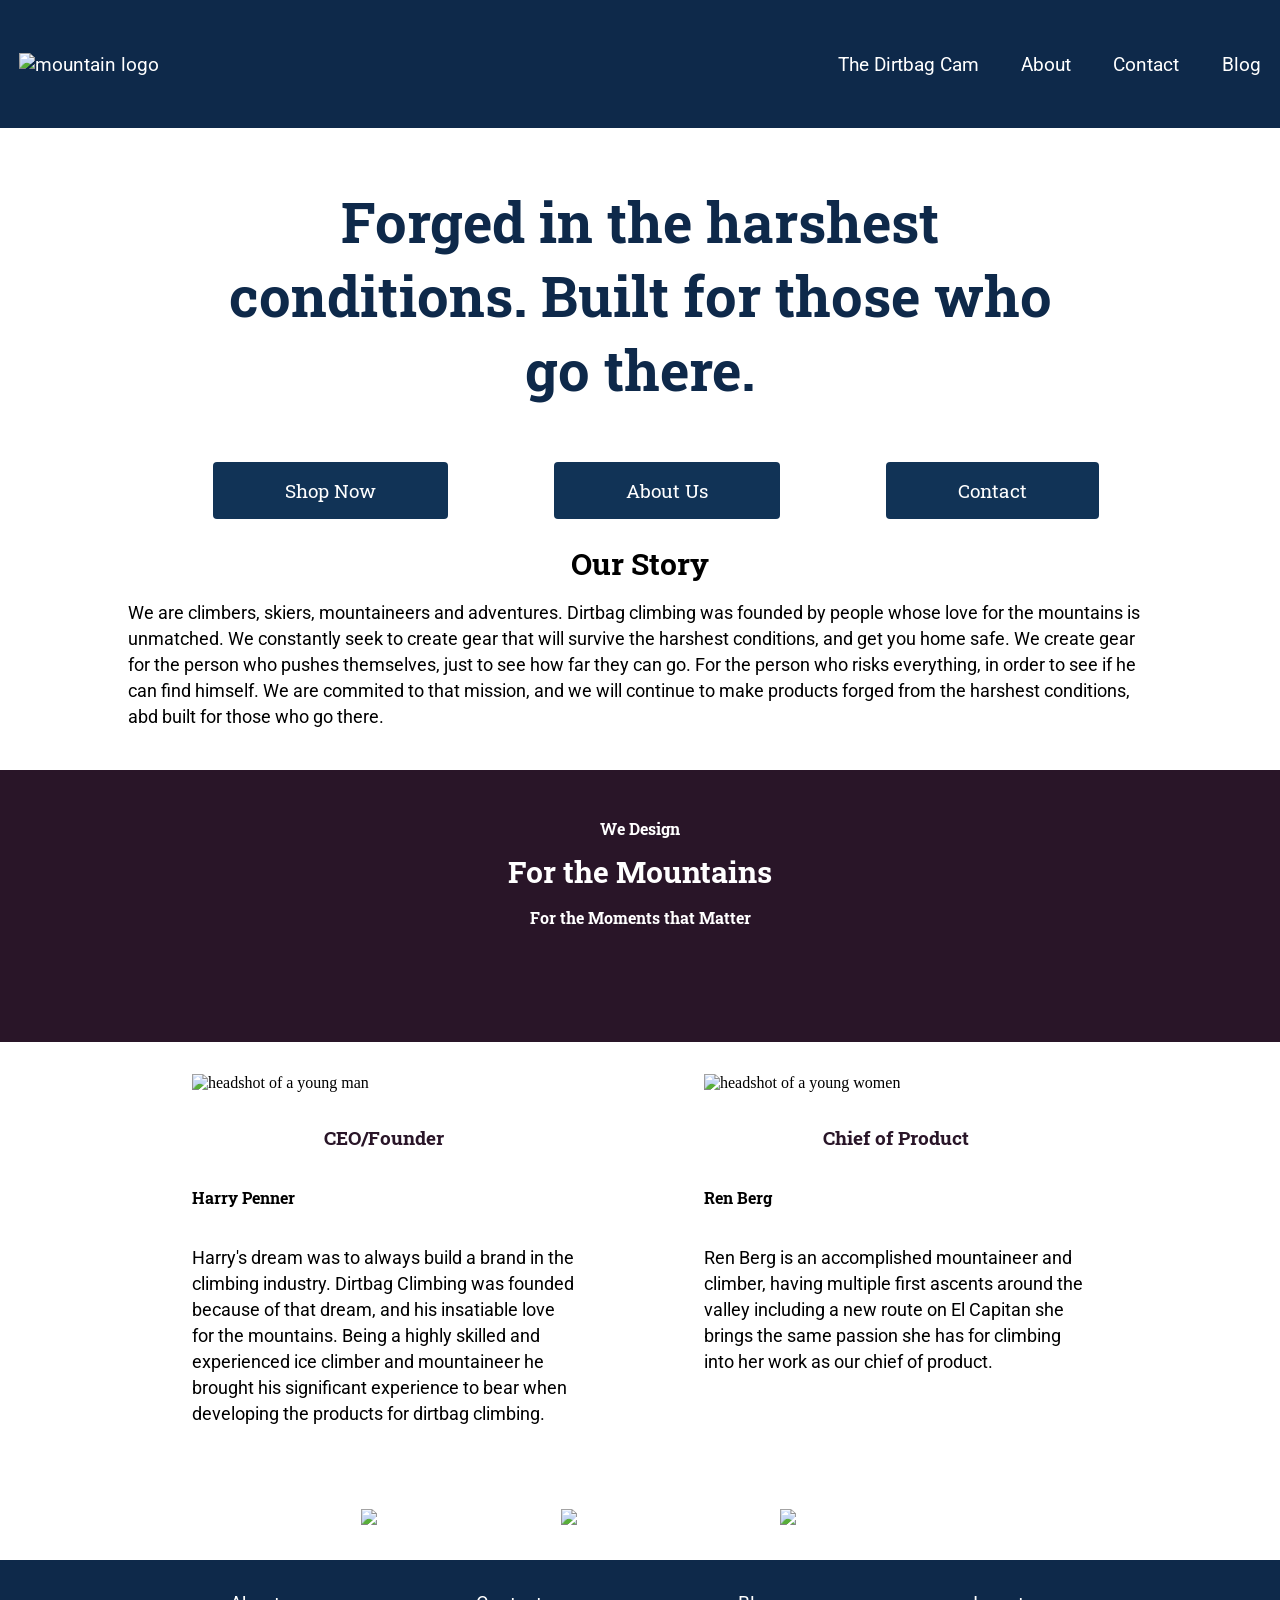
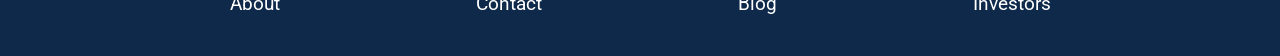
==== about.html @ a6dd9ecb "updated issues" ====
<!DOCTYPE html>
<html lang="en">
<head>
    <meta charset="UTF-8">
    <meta name="viewport" content="width=device-width, initial-scale=1.0">
    <meta http-equiv="X-UA-Compatible" content="ie=edge">
    <link rel="stylesheet" href="stylesheet.css" type="text/css">
    <link href="https://fonts.googleapis.com/css?family=Roboto|Roboto+Slab&display=swap" rel="stylesheet">
    <title>About</title>
</head>
<body>
    <nav>
        <a href="index.html"><img class="logo" src="images/Dirtbag-Climbing-white.svg" alt="mountain logo"></a>
        <div class="nav-div">
            <a class="nav" href="cam.html">The Dirtbag Cam</a>
            <a class="nav" href="about.html">About</a>
            <a class="nav" href="contact.html">Contact</a>
            <a class="nav" href="blog.html">Blog</a>
        </div>
    </nav>
    <div class="intro">    
        <div class="intro-sub">
            <h3>Forged in the harshest conditions. Built for those who go there.</h3>
            <a href="http://www.kickstarter.com"><button class="intro-button">Shop Now</button></a>
            <a href="about.html"><button class="intro-button">About Us</button></a>
            <a href="contact.html"><button class="intro-button">Contact</button></a>
        </div>
    </div>
    <div class="about">
        <h2>Our Story</h2>
        <p>We are climbers, skiers, mountaineers and adventures. Dirtbag climbing was founded by people whose love for the mountains is unmatched. We constantly seek to create gear that will survive the harshest conditions, and get you home safe. We create gear for the person who pushes themselves, just to see how far they can go. For the person who risks everything, in order to see if he can find himself. We are commited to that mission, and we will continue to make products forged from the harshest conditions, abd built for those who go there.</p>
    </div>
    <div class="about-color">
        <h4>We Design</h4>
        <h2 class="color">For the Mountains</h2>
        <h4>For the Moments that Matter</h4>
    </div>
    <div class="our-team">
        <div class="sub-team">
            <img src="images/man-2.jpg" alt="headshot of a young man">
            <h5>CEO/Founder</h5>
            <h6>Harry Penner</h6>
            <p>Harry's dream was to always build a brand in the climbing industry. Dirtbag Climbing was founded because of that dream, and his insatiable love for the mountains. Being a highly skilled and experienced ice climber and mountaineer he brought his significant experience to bear when developing the products for dirtbag climbing. </p>
        </div>
        <div class="sub-team">
            <img src="images/women.jpg" alt="headshot of a young women">
            <h5>Chief of Product</h5>
            <h6>Ren Berg</h6>
            <p>Ren Berg is an accomplished mountaineer and climber, having multiple first ascents around the valley including a new route on El Capitan she brings the same passion she has for climbing into her work as our chief of product. </p>
        </div>
    </div>
    <div class="footer-img">
        <a href="http://www.youtube.com"><img class="social-photo" src="images/youtube.png" alt="youtube logo"></a>
        <a href="http://www.instagram.com"><img class="social-photo" src="images/instagram.png" alt="instagram logo"></a>
        <a href="http://www.facebook.com"><img class="social-photo" src="images/facebook.png" alt="facebook logo"></a>
    </div>
    <footer>
        <a href="about.html">About</a>
        <a href="contact.html">Contact</a>
        <a href="blog.html">Blog</a>
        <a href="investors.html">Investors</a>
    </footer>    
</body>
</html>
---- stylesheet.css ----
nav{
    background-color: #0e294a;
    height: 8rem;
    text-align: center;
    position: relative;
    display: flex;
    justify-content: space-between;
    align-items:center;
}
.nav{
    color: white; 
    font-family: 'Roboto', sans-serif;
    text-decoration: none;
    flex: 50%;
}
.logo{
    width:10rem;
    
}
a{
    color: white; 
    font-family: 'Roboto', sans-serif;
    text-decoration: none;
    padding-left: 1.2rem;
    padding-right: 1.2rem;
    font-size: 1.2rem;
}
a:hover{
    text-decoration: underline;
}
p{
    font-family: 'Roboto', sans-serif;
    font-size: 1rem;
    font-size: 1.1rem;
    line-height: 26px;
}
footer{
    background-color: #0e294a;
    height: 4rem;
    text-align: center;
    padding-top: 2rem;
}
.investors{
    margin: 2rem 5rem;
}
body{
    margin: 0;
    position: relative;
}
h2{
    text-align: center;
    font-family: 'Roboto Slab', serif;
    margin-bottom: .2rem;
    font-size: 30px;
}
.social-photo{
    width: 10%;
    height: 10%;
    margin: auto;
    padding: 1rem;
}
h1{
    font-family: 'Roboto Slab', serif;
    text-align: center;
}
hr{
    display: block;
    margin: 0 auto;
}
.careers{
    margin: 2rem 5rem;
}
.contact{
    font-family: 'Roboto Slab', serif;
    margin-bottom: .2rem;
    font-size: 30px;
}
.investor-button{
    background-color: #0e294a;
    padding: .5rem 2rem;
    text-decoration: none;
    font-family: 'Roboto Slab', serif;
    color: white;
    font-size: 16px;
    margin: auto;
    display: block;
    border-radius: 4px;
    border: none;
}
.footer-img{
    display: block;
    margin: 0 auto;
    text-align: center;
    margin-bottom: .8rem;
}
footer a{
    margin-top: 2rem;
}
.investor-img{
    width: 100%;
}
.cam{
    margin: 1rem 4rem;
}
.cam-intro{
    text-align: center;
}
.cam-button{
    background-color: #0e294a;
    padding: .5rem 2rem;
    text-decoration: none;
    font-family: 'Roboto Slab', serif;
    color: white;
    font-size: 16px;
    margin: auto;
    display: block;
    border-radius: 4px;
    border: none;
    margin-bottom: 2rem;
}
.tommy{
    display: block;
    width: 70%;
    margin: 0 auto;
}
.honold{
    width: 100%;
}
.about-img{
    width: 100%;
}
.intro-button{
    padding: .5rem 1.5rem;
    text-align: center;
    background-color: #113356;
    text-decoration: none;
    font-family: 'Roboto Slab', serif;
    color: white;
    border-radius: 4px;
    border: none;
    margin-left: 1rem;
    margin-right: 1rem;
}
.intro{
    display: block;
    text-align: center;
    margin: 0 auto;
}
.about{
    margin-left: 4rem;
    margin-right: 4rem;
    margin-bottom: 2.5rem;
}
h3{
    color: #0e294a;
    font-size: 1.5rem;
    font-family: 'Roboto Slab', serif;
}
.about-color{
    background-color: #291528;
    height: 10rem;
    width: 100%;
}
h4{
    color: white;
    text-align: center;
    font-family: 'Roboto Slab', serif;
    margin: 0;
    padding-top: 1rem;
}
.color{
    color: white;
    margin: 0;
    padding-top: .8rem;
}
.our-team{
    display: flex;
}
.sub-team{
    flex: 50%;
    margin-left: 2rem;
    margin-right: 2rem;
    margin-top: 2rem;
}
img{
    width: 100%;
}
h5{
    font-family: 'Roboto Slab', serif;
    font-size: 1.2rem;
    color: #291528;
    text-align: center;
}
h6{
    font-family: 'Roboto Slab', serif;
    font-size: 1rem;
}
.subscribe-button{
    background-color: #0e294a;
    color: white;
    text-align: center;
    font-size: 16px;
    border: none;
    border-radius: 2px;
    padding: .6rem 1rem;
    display: block;
    margin: 0 auto;
    text-align: center;
}
.form-button{
    background-color: #0e294a;
    color: white;
    font-family: 'Roboto', sans-serif;
    border: none;
    border-radius: 2px; 
    padding: .3rem 1rem;
}
label{
    font-family: 'Roboto', sans-serif;
    font-size: 1rem;
}
.contact-sub{
    margin-left: 4rem;
    margin-right: 4rem;
}
.contact{
    font-size: 2.5rem;
    text-align: center;
}
.line{
    margin-left: 4rem;
    margin-right: 4rem;
}
label{
    display: block;
    font-size: 1rem;
    font-family: 'Roboto', sans-serif;
}
form{
    margin-left: 4rem;
    margin-right: 4rem;
}
.intro-sub{
    margin: 0 auto;
    display: block;
}
.img-home{
    width: 50%;
    display: block;
    margin: 0 auto;
}
input[type=text]{
    border: #0e294a 5px;
    font-family: 'Roboto', sans-serif;
}
input[type=submit]{
    background-color: #0e294a;
    font-family: 'Roboto', sans-serif;
    text-decoration: none;
    display: block;
    padding: .3rem 1rem;
    color: white;
    border: none;
    margin-top: .5rem;
    text-align: center;
    margin: 0 auto;
    padding-bottom: 1rem;
}
input[type=reset]{
    background-color: #0e294a;
    font-family: 'Roboto', sans-serif;
    text-decoration: none;
    display: block;
    padding: .3rem 1rem;
    color: white;
    border: none;
    margin-top: .5rem;
    text-align: center;
    margin: 0 auto;
}
.home-sub{
    position: relative;
}
.sub-sub{
    margin-bottom: 2rem;
}
h2{
    font-family: 'Roboto Slab', serif;
}
.contact-form{
    text-align: center;
}
input textarea{
    width: 100%;
}
@media (max-width: 650px){
    .logo{
        left: -31rem;
    }
    .nav{
        font-size: .8rem;
        margin-right: .3rem;
        margin-left: .3rem;
    }
}
@media (min-width: 800px){
    .intro-sub{
        top: 22rem;
        right: 3rem;
    }
}
@media (min-width: 900px){
    .intro-sub{
        top: 22rem;
        right: 6rem;
    }
}
@media (min-width: 1000px){
    .investors{
        margin: 3rem 6rem;
        line-height: 29px;
    }
    .sub-team{
        flex: 50%;
        margin-left: 4rem;
        margin-right: 4rem;
        margin-top: 2rem;
    }
    .careers{
        margin: 3rem 6rem;
        line-height: 29px;
    }
    footer a{
        padding-left: 6rem;
        padding-right: 6rem;
    }
    .social-photo{
        width: 8%;
        height: 8%;
    }
    .contact-sub{
        margin-left: 10rem;
        margin-right: 10rem;
    }
    .line{
        margin-left: 8rem;
        margin-right: 8rem;
    }
    .intro-sub{
        top: 26rem;
        right: 7rem;
    }
    .about{
        margin-left: 8rem;
        margin-right: 8rem;
    }
    .our-team{
        margin-left: 8rem;
        margin-right: 8rem;
    }
    form{
        margin-left: 6rem;
        margin-right: 6rem;
    }
    .about-color{
        height: 13rem;
        padding-top: 1.5rem;
    }
}
@media (min-width: 1200px){
    .investors{
        margin: 4rem 6rem;
        line-height: 32px;
    }
    .careers{
        margin: 4rem 6rem;
        line-height: 32px;
    }
    .investor-button{
        padding: 1rem 4rem;
    }
    .social-photo{
        width: 6%;
        height: 6%;
    }
    .about-color{
        height: 15rem;
        padding-top: 2rem;
    }
    .intro-sub{
        top: 32rem;
        right: 15rem;
    }
    .cam{
        margin-left: 6rem;
        margin-right: 6rem;
    }
    .contact-form{
        margin-left: 6rem;
        margin-right: 6rem;
    }
    h3{
        font-size: 3.5rem;
        margin-left: 12rem;
        margin-right: 12rem;
    }
    .intro-button{
        padding: 1rem 4.5rem;
        margin-right: 1rem;
        margin-left: 3rem;
        font-size: 1.2rem;
    }
    input[type=submit]{
        padding: .5rem 1.2rem
    }
    input[type=reset]{
        padding: .5rem 1.2rem
    }
    .footer-img{
        margin-top: 3rem;
    }
}
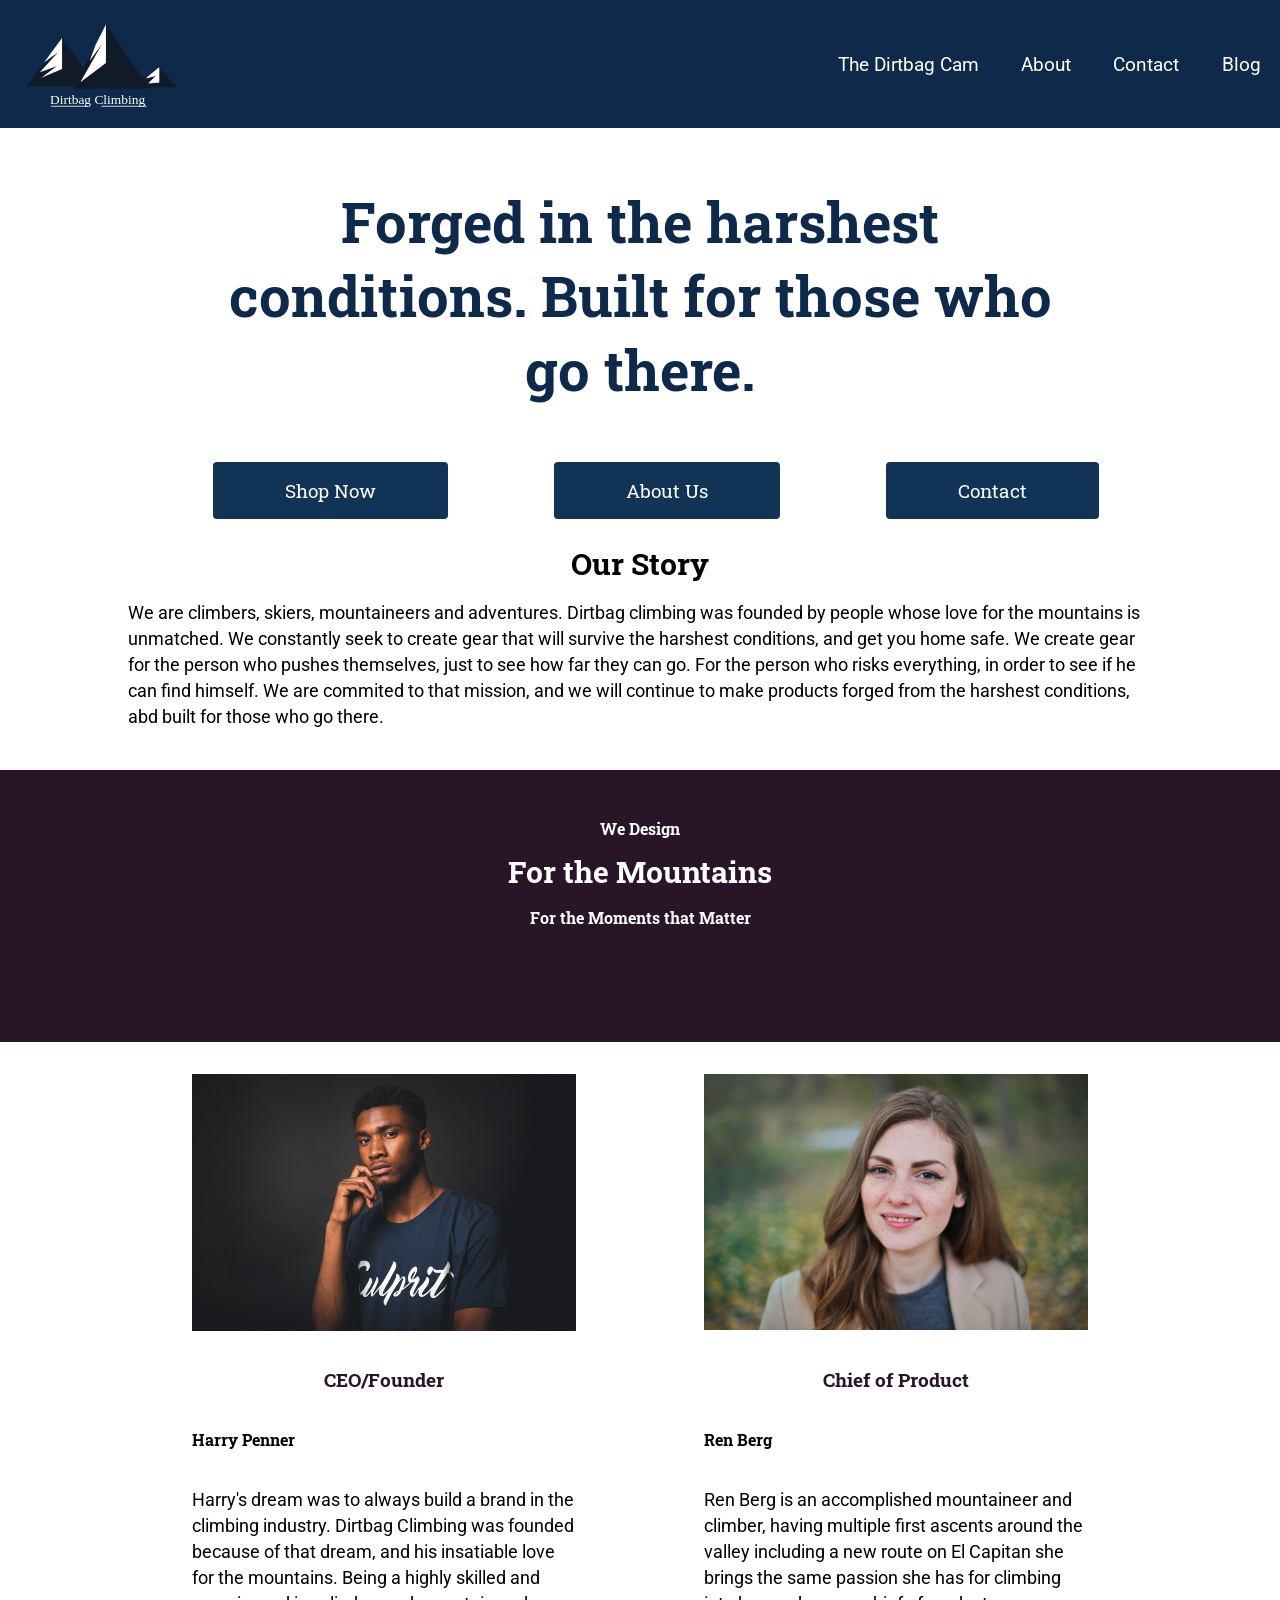
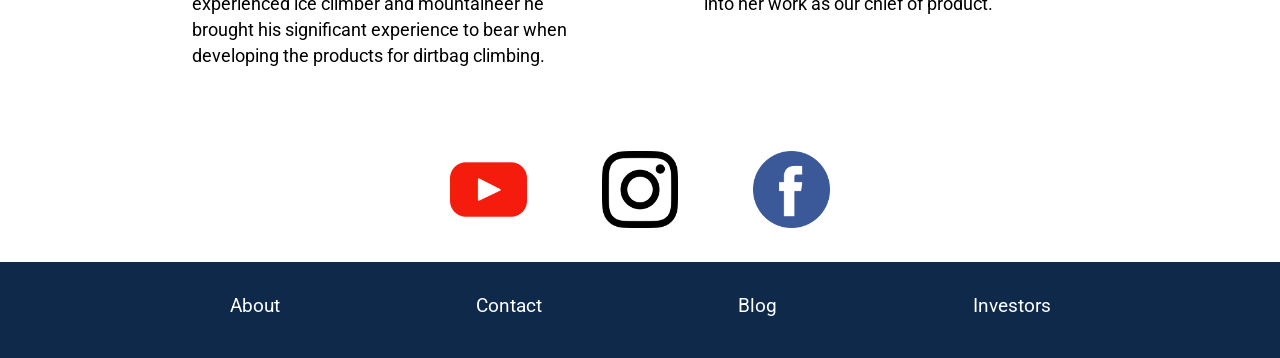
==== commit 5534480e: "updated images path" ====
--- a/about.html
+++ b/about.html
@@ -10,7 +10,7 @@
 </head>
 <body>
     <nav>
-        <a href="index.html"><img class="logo" src="images/Dirtbag-Climbing-white.svg" alt="mountain logo"></a>
+        <a href="index.html"><img class="logo" src="Images/Dirtbag-Climbing-white.svg" alt="mountain logo"></a>
         <div class="nav-div">
             <a class="nav" href="cam.html">The Dirtbag Cam</a>
             <a class="nav" href="about.html">About</a>
@@ -37,22 +37,22 @@
     </div>
     <div class="our-team">
         <div class="sub-team">
-            <img src="images/man-2.jpg" alt="headshot of a young man">
+            <img src="Images/man-2.jpg" alt="headshot of a young man">
             <h5>CEO/Founder</h5>
             <h6>Harry Penner</h6>
             <p>Harry's dream was to always build a brand in the climbing industry. Dirtbag Climbing was founded because of that dream, and his insatiable love for the mountains. Being a highly skilled and experienced ice climber and mountaineer he brought his significant experience to bear when developing the products for dirtbag climbing. </p>
         </div>
         <div class="sub-team">
-            <img src="images/women.jpg" alt="headshot of a young women">
+            <img src="Images/women.jpg" alt="headshot of a young women">
             <h5>Chief of Product</h5>
             <h6>Ren Berg</h6>
             <p>Ren Berg is an accomplished mountaineer and climber, having multiple first ascents around the valley including a new route on El Capitan she brings the same passion she has for climbing into her work as our chief of product. </p>
         </div>
     </div>
     <div class="footer-img">
-        <a href="http://www.youtube.com"><img class="social-photo" src="images/youtube.png" alt="youtube logo"></a>
-        <a href="http://www.instagram.com"><img class="social-photo" src="images/instagram.png" alt="instagram logo"></a>
-        <a href="http://www.facebook.com"><img class="social-photo" src="images/facebook.png" alt="facebook logo"></a>
+        <a href="http://www.youtube.com"><img class="social-photo" src="Images/youtube.png" alt="youtube logo"></a>
+        <a href="http://www.instagram.com"><img class="social-photo" src="Images/instagram.png" alt="instagram logo"></a>
+        <a href="http://www.facebook.com"><img class="social-photo" src="Images/facebook.png" alt="facebook logo"></a>
     </div>
     <footer>
         <a href="about.html">About</a>
